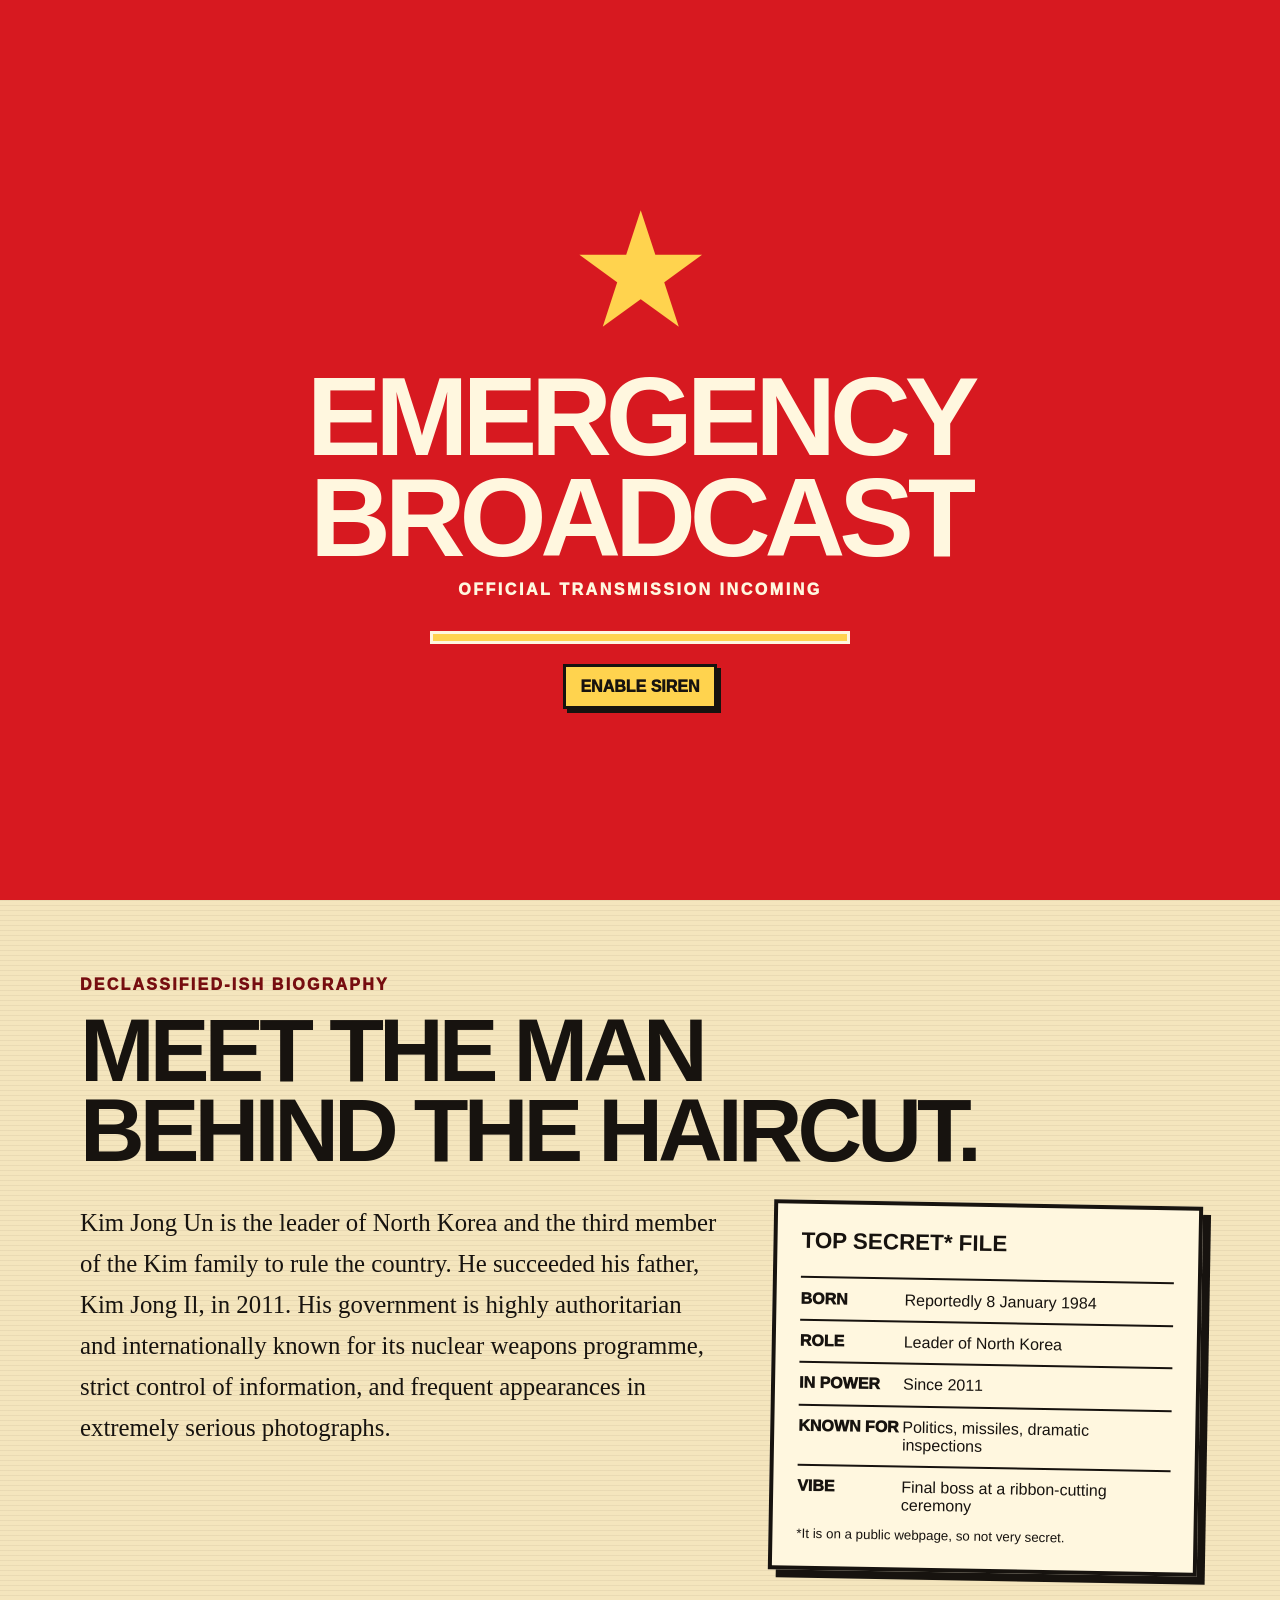
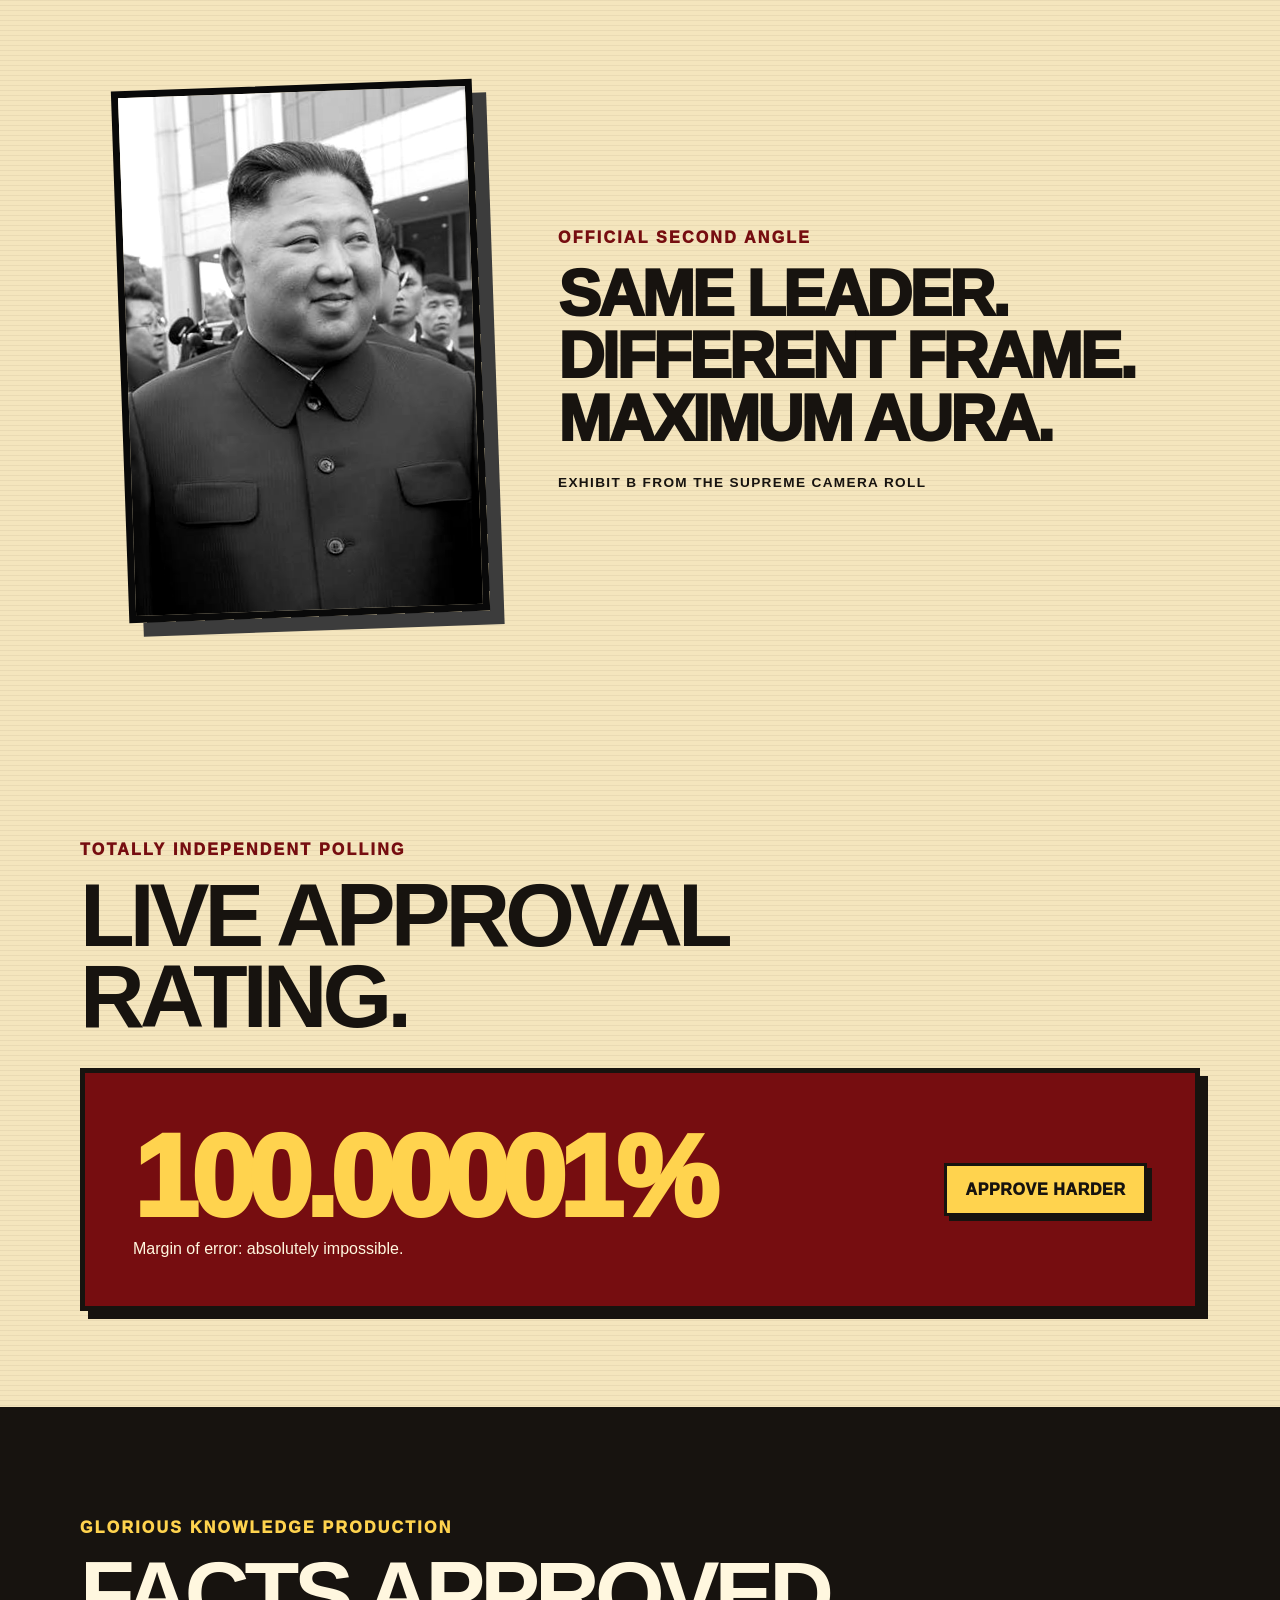
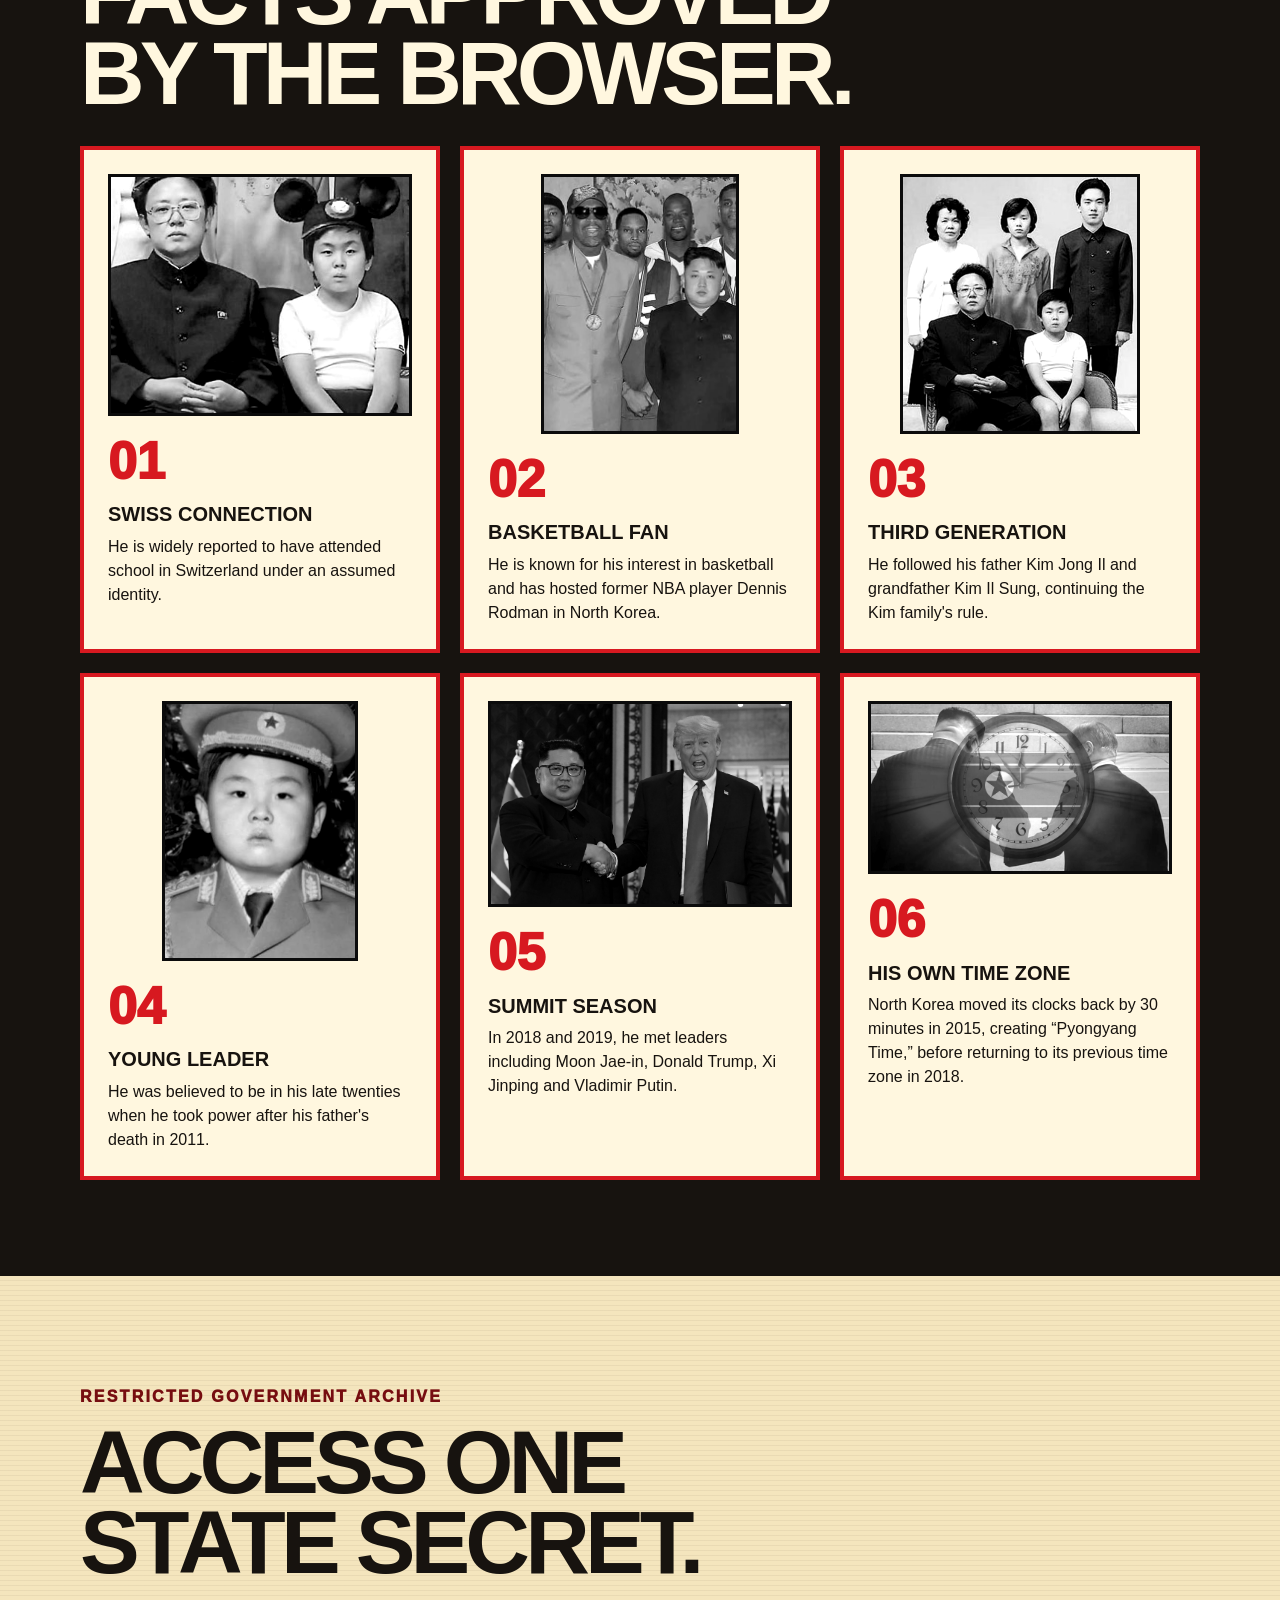
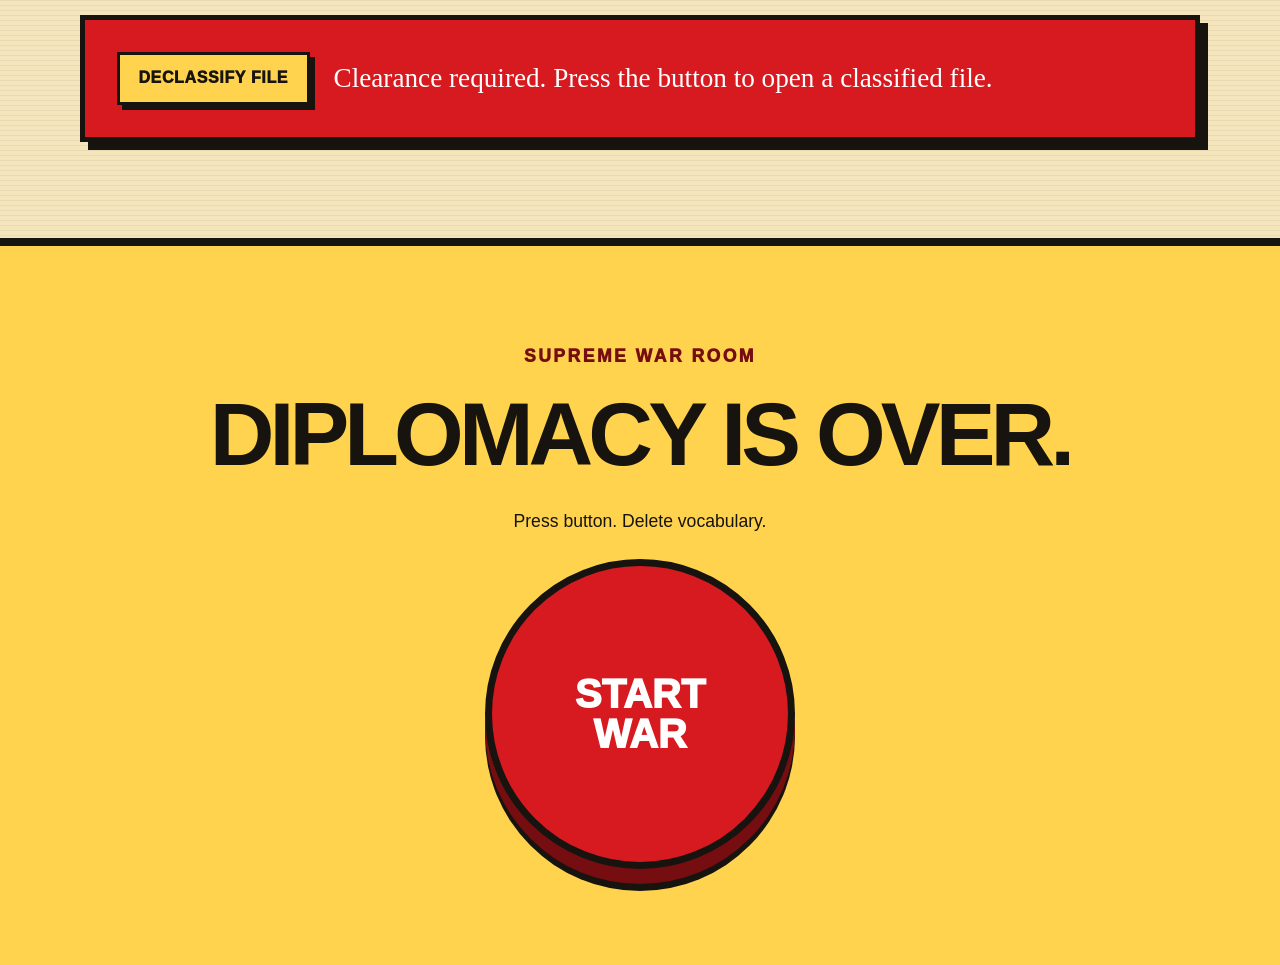
==== fanpage.html @ 41072ba3 "Initial commit" ====
<!DOCTYPE html>
<html lang="en">
<head>
  <meta charset="UTF-8">
  <meta name="viewport" content="width=device-width, initial-scale=1.0">
  <meta name="description" content="A humorous, satirical fan page about Kim Jong Un, built with vanilla HTML, CSS, and JavaScript.">
  <title>Supreme Fan Page — Kim Jong Un</title>
  <style>
    :root {
      --red: #d71920;
      --deep-red: #760d10;
      --gold: #ffd34e;
      --ink: #17130f;
      --paper: #f4e5bd;
      --cream: #fff7df;
      --shadow: 8px 8px 0 var(--ink);
    }

    * { box-sizing: border-box; }

    html { scroll-behavior: smooth; }

    body {
      margin: 0;
      color: var(--ink);
      background:
        linear-gradient(rgba(23, 19, 15, .05) 1px, transparent 1px),
        var(--paper);
      background-size: 100% 5px;
      font-family: Arial, Helvetica, sans-serif;
      overflow-x: hidden;
      cursor: none;
    }

    body::before {
      content: "";
      position: fixed;
      inset: 0;
      pointer-events: none;
      z-index: 50;
      opacity: .18;
      background-image: url("data:image/svg+xml,%3Csvg viewBox='0 0 180 180' xmlns='http://www.w3.org/2000/svg'%3E%3Cfilter id='n'%3E%3CfeTurbulence type='fractalNoise' baseFrequency='.85' numOctaves='3' stitchTiles='stitch'/%3E%3C/filter%3E%3Crect width='100%25' height='100%25' filter='url(%23n)' opacity='.32'/%3E%3C/svg%3E");
      mix-blend-mode: multiply;
    }

    a { color: inherit; }

    .top-strip {
      padding: .65rem 1rem;
      color: var(--cream);
      background: var(--ink);
      text-align: center;
      font-size: .78rem;
      font-weight: 900;
      letter-spacing: .18em;
      text-transform: uppercase;
    }

    .broadcast-intro {
      position: fixed;
      inset: 0;
      z-index: 1000;
      display: none;
      place-items: center;
      padding: 2rem;
      color: var(--cream);
      background: var(--red);
      text-align: center;
    }

    .broadcast-intro.show { display: grid; }

    .broadcast-star {
      margin-bottom: 1rem;
      color: var(--gold);
      font-size: clamp(5rem, 18vw, 10rem);
      line-height: 1;
      animation: broadcast-pulse .8s ease-in-out infinite alternate;
    }

    .broadcast-intro h2 {
      margin-bottom: .8rem;
      font-size: clamp(2.7rem, 9vw, 7rem);
    }

    .broadcast-intro p {
      margin: 0;
      font-weight: 1000;
      letter-spacing: .16em;
      text-transform: uppercase;
    }

    .broadcast-loader {
      width: min(420px, 75vw);
      height: 13px;
      margin: 2rem auto 0;
      border: 3px solid var(--cream);
    }

    .broadcast-loader::before {
      content: "";
      display: block;
      width: 0;
      height: 100%;
      background: var(--gold);
      animation: broadcast-load 8s linear forwards;
    }

    .siren-button {
      display: none;
      margin: 1.25rem auto 0;
      padding: .65rem .9rem;
      color: var(--ink);
      background: var(--gold);
      border: 3px solid var(--ink);
      box-shadow: 4px 4px 0 var(--ink);
      font: inherit;
      font-weight: 1000;
      text-transform: uppercase;
      cursor: pointer;
    }

    .siren-button.show { display: block; }

    @keyframes broadcast-pulse { to { transform: scale(1.1) rotate(4deg); } }
    @keyframes broadcast-load { to { width: 100%; } }

    .cursor-target {
      position: fixed;
      left: 0;
      top: 0;
      z-index: 999;
      width: auto;
      height: auto;
      pointer-events: none;
      font-size: 2rem;
      line-height: 1;
      filter: drop-shadow(2px 3px 0 rgba(0, 0, 0, .35));
      transform: translate(4px, 4px) rotate(-8deg);
      transition: transform .12s;
    }

    .cursor-target.active { transform: translate(4px, 4px) rotate(8deg) scale(.78); }

    .hero {
      min-height: 92vh;
      position: relative;
      display: grid;
      place-items: center;
      overflow: hidden;
      color: var(--cream);
      background: var(--red);
      border-bottom: 10px solid var(--ink);
      isolation: isolate;
    }

    .hero::before {
      content: "";
      position: absolute;
      width: 120vmax;
      height: 120vmax;
      z-index: -2;
      background: repeating-conic-gradient(from -10deg, rgba(255, 211, 78, .35) 0 8deg, transparent 8deg 18deg);
      animation: slow-turn 70s linear infinite;
    }

    .hero::after {
      content: "";
      position: absolute;
      inset: 0;
      z-index: -1;
      background: radial-gradient(circle at 68% 45%, transparent 0 12rem, rgba(85, 5, 8, .22) 28rem, rgba(85, 5, 8, .5));
    }

    @keyframes slow-turn { to { transform: rotate(360deg); } }

    .hero-inner {
      width: min(1180px, 92%);
      display: grid;
      grid-template-columns: 1.1fr .9fr;
      align-items: center;
      gap: clamp(2rem, 5vw, 5rem);
      padding: 5rem 0;
    }

    .eyebrow, .stamp {
      display: inline-block;
      margin: 0 0 1rem;
      padding: .55rem .8rem;
      border: 3px solid currentColor;
      font-size: .75rem;
      font-weight: 1000;
      letter-spacing: .16em;
      text-transform: uppercase;
      transform: rotate(-2deg);
    }

    h1 {
      max-width: 700px;
      margin: 0;
      font-size: clamp(4.7rem, 12vw, 10rem);
      line-height: .76;
      letter-spacing: -.075em;
      text-transform: uppercase;
      text-shadow: 7px 7px 0 var(--deep-red);
    }

    .hero-copy {
      max-width: 600px;
      margin: 1.7rem 0 2rem;
      font-family: Georgia, 'Times New Roman', serif;
      font-size: clamp(1.05rem, 2vw, 1.35rem);
      line-height: 1.55;
    }

    .hero-buttons { display: flex; flex-wrap: wrap; gap: .9rem; }

    .button {
      border: 3px solid var(--ink);
      padding: .9rem 1.15rem;
      color: var(--ink);
      background: var(--gold);
      box-shadow: 5px 5px 0 var(--ink);
      font: inherit;
      font-weight: 1000;
      letter-spacing: .04em;
      text-decoration: none;
      text-transform: uppercase;
      cursor: pointer;
      transition: transform .15s, box-shadow .15s;
    }

    .button:hover { transform: translate(3px, 3px); box-shadow: 2px 2px 0 var(--ink); }
    .button:focus-visible { outline: 4px solid white; outline-offset: 4px; }

    .portrait-wrap { position: relative; justify-self: center; }

    .portrait {
      display: block;
      width: min(390px, 76vw);
      aspect-ratio: 3 / 4;
      object-fit: cover;
      object-position: center top;
      filter: grayscale(100%) contrast(1.12);
      border: 8px solid var(--cream);
      box-shadow: 16px 16px 0 var(--ink);
      transform: rotate(2deg);
    }

    .portrait-label {
      position: absolute;
      right: -1.5rem;
      bottom: 1.3rem;
      padding: .75rem 1rem;
      color: var(--ink);
      background: var(--gold);
      border: 3px solid var(--ink);
      box-shadow: 5px 5px 0 var(--ink);
      font-weight: 1000;
      text-transform: uppercase;
      transform: rotate(-4deg);
    }

    main { width: min(1120px, 90%); margin: 0 auto; }

    section { padding: 6rem 0; }

    .section-label { color: var(--deep-red); font-weight: 1000; letter-spacing: .14em; text-transform: uppercase; }

    h2 {
      margin: .35rem 0 2rem;
      font-size: clamp(2.7rem, 7vw, 5.8rem);
      line-height: .9;
      letter-spacing: -.055em;
      text-transform: uppercase;
    }

    .bio-grid { display: grid; grid-template-columns: 1.2fr .8fr; gap: 3rem; align-items: start; }

    .bio-copy {
      margin: 0;
      font-family: Georgia, 'Times New Roman', serif;
      font-size: clamp(1.15rem, 2vw, 1.55rem);
      line-height: 1.65;
    }

    .dossier {
      padding: 1.5rem;
      background: var(--cream);
      border: 4px solid var(--ink);
      box-shadow: var(--shadow);
      transform: rotate(1deg);
    }

    .dossier h3 { margin-top: 0; font-size: 1.4rem; text-transform: uppercase; }
    .dossier dl { margin: 0; }
    .dossier div { display: grid; grid-template-columns: 6.5rem 1fr; padding: .7rem 0; border-top: 2px solid var(--ink); }
    dt { font-weight: 1000; text-transform: uppercase; }
    dd { margin: 0; }

    .facts-section { width: 100vw; margin-left: calc(50% - 50vw); padding-inline: max(5%, calc((100vw - 1120px) / 2)); color: var(--cream); background: var(--ink); }
    .facts-section .section-label { color: var(--gold); }
    .facts-grid { display: grid; grid-template-columns: repeat(3, 1fr); gap: 1.25rem; }

    .fact-card {
      position: relative;
      min-height: 245px;
      padding: 1.5rem;
      color: var(--ink);
      background: var(--cream);
      border: 4px solid var(--red);
      transition: transform .2s;
    }

    .fact-card:hover { transform: translateY(-7px) rotate(-1deg); }
    .fact-number { color: var(--red); font-size: 3.2rem; font-weight: 1000; line-height: 1; }
    .fact-card h3 { margin: 1rem 0 .55rem; font-size: 1.25rem; text-transform: uppercase; }
    .fact-card p { margin: 0; line-height: 1.5; }

    .fact-photo {
      display: block;
      width: auto;
      max-width: 100%;
      height: auto;
      max-height: 260px;
      margin: 0 auto 1.25rem;
      object-fit: contain;
      border: 3px solid var(--ink);
      filter: grayscale(100%) contrast(1.08);
    }

    .photo-break {
      display: grid;
      grid-template-columns: minmax(240px, .75fr) 1.25fr;
      align-items: center;
      gap: clamp(2rem, 6vw, 5rem);
      padding: 0 0 6rem;
    }

    .photo-break img {
      width: 100%;
      max-height: 580px;
      object-fit: cover;
      object-position: center top;
      border: 7px solid var(--ink);
      box-shadow: 14px 14px 0 var(--red);
      filter: grayscale(100%) contrast(1.1);
      transform: rotate(-2deg);
    }

    .photo-break blockquote {
      margin: 0;
      font-size: clamp(2rem, 5vw, 4.6rem);
      font-weight: 1000;
      line-height: .98;
      letter-spacing: -.045em;
      text-transform: uppercase;
    }

    .photo-break figcaption {
      margin-top: 1.5rem;
      font-size: .85rem;
      font-weight: 900;
      letter-spacing: .1em;
      text-transform: uppercase;
    }

    .fun-fact-box {
      display: grid;
      grid-template-columns: auto 1fr;
      gap: 1.5rem;
      align-items: center;
      padding: 2rem;
      background: var(--red);
      color: white;
      border: 5px solid var(--ink);
      box-shadow: var(--shadow);
    }

    .approval-box {
      display: grid;
      grid-template-columns: 1fr auto;
      gap: 2rem;
      align-items: center;
      padding: clamp(1.5rem, 4vw, 3rem);
      color: var(--cream);
      background: var(--deep-red);
      border: 5px solid var(--ink);
      box-shadow: var(--shadow);
    }

    .approval-number {
      display: block;
      margin: .3rem 0;
      color: var(--gold);
      font-size: clamp(3rem, 9vw, 7.5rem);
      font-weight: 1000;
      line-height: .9;
      letter-spacing: -.06em;
    }

    .approval-box p { margin: .6rem 0 0; }

    .fun-fact-box .button { min-width: 190px; }
    #randomFact { margin: 0; font-family: Georgia, 'Times New Roman', serif; font-size: clamp(1.2rem, 2.5vw, 1.7rem); line-height: 1.45; }
    #randomFact.pop { animation: pop .35s ease; }
    @keyframes pop { 50% { transform: scale(1.04) rotate(-1deg); } }

    .danger-zone {
      width: 100vw;
      margin-left: calc(50% - 50vw);
      padding-inline: 5%;
      text-align: center;
      background: var(--gold);
      border-top: 8px solid var(--ink);
    }

    .danger-zone p { max-width: 680px; margin: 0 auto 1.5rem; font-size: 1.1rem; line-height: 1.6; }

    .nuke-button {
      position: relative;
      border: 7px solid var(--ink);
      border-radius: 50%;
      width: min(310px, 78vw);
      aspect-ratio: 1;
      color: white;
      background: var(--red);
      box-shadow: 0 15px 0 var(--deep-red), 0 22px 0 var(--ink);
      font: 1000 clamp(1.5rem, 6vw, 2.5rem)/1 Arial, sans-serif;
      text-transform: uppercase;
      cursor: pointer;
      transition: transform .15s, box-shadow .15s;
    }

    .nuke-button:hover { transform: translateY(6px); box-shadow: 0 9px 0 var(--deep-red), 0 16px 0 var(--ink); }
    .nuke-button:active { transform: translateY(13px); box-shadow: 0 2px 0 var(--deep-red), 0 8px 0 var(--ink); }
    .nuke-button:focus-visible { outline: 6px dashed var(--red); outline-offset: 10px; }

    footer { padding: 2.5rem 5%; color: var(--cream); background: var(--ink); text-align: center; line-height: 1.6; }
    footer a { color: var(--gold); }

    .countdown, .aftermath {
      position: fixed;
      inset: 0;
      z-index: 100;
      display: none;
      place-items: center;
      color: white;
      background: rgba(20, 0, 0, .9);
      text-align: center;
    }

    .countdown.show, .aftermath.show { display: grid; }
    #countNumber { font-size: min(50vw, 22rem); font-weight: 1000; line-height: 1; text-shadow: 10px 10px 0 var(--red); }

    .flash { position: fixed; inset: 0; z-index: 110; pointer-events: none; background: white; animation: flash-out .8s forwards; }
    @keyframes flash-out { 0%, 25% { opacity: 1; } 100% { opacity: 0; } }

    body.shaking { animation: shake .65s linear; }
    @keyframes shake {
      0%, 100% { transform: translate(0); }
      15% { transform: translate(-12px, 8px) rotate(-1deg); }
      35% { transform: translate(11px, -9px) rotate(1deg); }
      55% { transform: translate(-8px, -4px); }
      75% { transform: translate(7px, 7px); }
    }

    .word-bombed {
      display: inline-block;
      animation: word-blast 1.15s cubic-bezier(.2,.7,.2,1) forwards;
      animation-delay: var(--delay);
    }

    @keyframes word-blast {
      25% { color: var(--red); }
      100% { transform: translate(var(--fly-x), var(--fly-y)) rotate(var(--spin)) scale(.15); opacity: 0; filter: blur(4px); }
    }

    .aftermath { background: #120e0b; }
    .aftermath-card { max-width: 650px; padding: 2rem; }
    .aftermath h2 { color: var(--gold); }

    @media (max-width: 820px) {
      .hero-inner, .bio-grid { grid-template-columns: 1fr; }
      .hero-copy-block { text-align: center; }
      .hero-buttons { justify-content: center; }
      .portrait-wrap { order: -1; }
      .portrait { width: min(285px, 70vw); }
      .facts-grid { grid-template-columns: 1fr; }
      .fun-fact-box { grid-template-columns: 1fr; }
      .approval-box { grid-template-columns: 1fr; }
      .photo-break { grid-template-columns: 1fr; }
      .photo-break img { max-height: 470px; }
      .dossier { transform: none; }
    }

    @media (prefers-reduced-motion: reduce) {
      *, *::before, *::after { scroll-behavior: auto !important; animation-duration: .01ms !important; animation-iteration-count: 1 !important; }
    }

    @media (hover: none), (pointer: coarse) {
      body { cursor: auto; }
      .cursor-target { display: none; }
    }
  </style>
</head>
<body>
  <div class="broadcast-intro" id="broadcastIntro" aria-live="polite">
    <div>
      <div class="broadcast-star" aria-hidden="true">★</div>
      <h2>Emergency broadcast</h2>
      <p>Official transmission incoming</p>
      <div class="broadcast-loader" aria-hidden="true"></div>
      <button class="siren-button" id="sirenButton" type="button">Enable siren</button>
    </div>
  </div>

  <div class="cursor-target" id="cursorTarget" aria-hidden="true">🇰🇵</div>

  <div class="top-strip">★ One page • One leader • Zero frameworks ★</div>

  <header class="hero">
    <div class="hero-inner">
      <div class="hero-copy-block">
        <h1>Kim<br>Jong Un</h1>
        <p class="hero-copy">Politician. Missile enthusiast. Owner of perhaps the most structurally confident haircut in world politics.</p>
        <div class="hero-buttons">
          <a class="button" href="#dossier">Open the dossier</a>
          <a class="button" href="#intel">Access state secrets</a>
          <a class="button" href="#danger">Start war</a>
        </div>
      </div>

      <figure class="portrait-wrap">
        <img class="portrait" src="images/kim-jong-un.jpeg" alt="Portrait of Kim Jong Un">
        <figcaption class="portrait-label">100% Supreme<br>0% Stock Photo</figcaption>
      </figure>
    </div>
  </header>

  <main id="main-content">
    <section id="dossier">
      <p class="section-label">Declassified-ish biography</p>
      <h2>Meet the man<br>behind the haircut.</h2>
      <div class="bio-grid">
        <p class="bio-copy">Kim Jong Un is the leader of North Korea and the third member of the Kim family to rule the country. He succeeded his father, Kim Jong Il, in 2011. His government is highly authoritarian and internationally known for its nuclear weapons programme, strict control of information, and frequent appearances in extremely serious photographs.</p>

        <aside class="dossier" aria-label="Quick profile">
          <h3>Top Secret* File</h3>
          <dl>
            <div><dt>Born</dt><dd>Reportedly 8 January 1984</dd></div>
            <div><dt>Role</dt><dd>Leader of North Korea</dd></div>
            <div><dt>In power</dt><dd>Since 2011</dd></div>
            <div><dt>Known for</dt><dd>Politics, missiles, dramatic inspections</dd></div>
            <div><dt>Vibe</dt><dd>Final boss at a ribbon-cutting ceremony</dd></div>
          </dl>
          <small>*It is on a public webpage, so not very secret.</small>
        </aside>
      </div>
    </section>

    <figure class="photo-break">
      <img src="images/kim-jong-un2.jpg" alt="Kim Jong Un during a public appearance" loading="lazy">
      <div>
        <p class="section-label">Official second angle</p>
        <blockquote>Same leader.<br>Different frame.<br>Maximum aura.</blockquote>
        <figcaption>Exhibit B from the Supreme Camera Roll</figcaption>
      </div>
    </figure>

    <section aria-labelledby="approval-title">
      <p class="section-label">Totally independent polling</p>
      <h2 id="approval-title">Live approval<br>rating.</h2>
      <div class="approval-box">
        <div>
          <span class="approval-number" id="approvalNumber">100.00001%</span>
          <p id="approvalMessage" aria-live="polite">Margin of error: absolutely impossible.</p>
        </div>
        <button class="button" id="approveButton" type="button">Approve harder</button>
      </div>
    </section>

    <section class="facts-section" id="facts">
      <p class="section-label">Glorious knowledge production</p>
      <h2>Facts approved<br>by the browser.</h2>
      <div class="facts-grid">
        <article class="fact-card">
          <img class="fact-photo" src="images/swiss-kim.jpg" alt="A young Kim Jong Un during his reported school years in Switzerland" loading="lazy">
          <span class="fact-number">01</span>
          <h3>Swiss connection</h3>
          <p>He is widely reported to have attended school in Switzerland under an assumed identity.</p>
        </article>
        <article class="fact-card">
          <img class="fact-photo" src="images/basketball.jpg" alt="Kim Jong Un pictured with a basketball player" loading="lazy">
          <span class="fact-number">02</span>
          <h3>Basketball fan</h3>
          <p>He is known for his interest in basketball and has hosted former NBA player Dennis Rodman in North Korea.</p>
        </article>
        <article class="fact-card">
          <img class="fact-photo" src="images/kim-fam.jpg" alt="Three generations of North Korea's Kim family leadership" loading="lazy">
          <span class="fact-number">03</span>
          <h3>Third generation</h3>
          <p>He followed his father Kim Jong Il and grandfather Kim Il Sung, continuing the Kim family's rule.</p>
        </article>
        <article class="fact-card">
          <img class="fact-photo" src="images/youngkim.jpg" alt="A younger Kim Jong Un" loading="lazy">
          <span class="fact-number">04</span>
          <h3>Young leader</h3>
          <p>He was believed to be in his late twenties when he took power after his father's death in 2011.</p>
        </article>
        <article class="fact-card">
          <img class="fact-photo" src="images/kim-trump.jpg" alt="Kim Jong Un and Donald Trump meeting at a summit" loading="lazy">
          <span class="fact-number">05</span>
          <h3>Summit season</h3>
          <p>In 2018 and 2019, he met leaders including Moon Jae-in, Donald Trump, Xi Jinping and Vladimir Putin.</p>
        </article>
        <article class="fact-card">
          <img class="fact-photo" src="images/timezone.jpg" alt="Clocks representing North Korea's temporary Pyongyang Time zone" loading="lazy">
          <span class="fact-number">06</span>
          <h3>His own time zone</h3>
          <p>North Korea moved its clocks back by 30 minutes in 2015, creating “Pyongyang Time,” before returning to its previous time zone in 2018.</p>
        </article>
      </div>
    </section>

    <section id="intel" aria-labelledby="fact-machine-title">
      <p class="section-label">Restricted government archive</p>
      <h2 id="fact-machine-title">Access one<br>state secret.</h2>
      <div class="fun-fact-box">
        <button class="button" id="factButton" type="button">Declassify file</button>
        <p id="randomFact" aria-live="polite">Clearance required. Press the button to open a classified file.</p>
      </div>
    </section>

    <section class="danger-zone" id="danger">
      <p class="section-label">Supreme war room</p>
      <h2>Diplomacy is over.</h2>
      <p>Press button. Delete vocabulary.</p>
      <button class="nuke-button" id="nukeButton" type="button">Start<br>war</button>
    </section>
  </main>

  <div class="countdown" id="countdown" role="alert" aria-live="assertive">
    <span id="countNumber">3</span>
  </div>

  <div class="aftermath" id="aftermath" role="dialog" aria-modal="true" aria-labelledby="aftermath-title">
    <div class="aftermath-card">
      <p class="stamp">Official incident report</p>
      <h2 id="aftermath-title">War won.<br>Words lost.</h2>
      <p>The vocabulary never stood a chance.</p>
      <button class="button" id="restoreButton" type="button">Rebuild the nation</button>
    </div>
  </div>

  <audio id="explosionSound" preload="auto">
    <source src="audio/explosion.mp3" type="audio/mpeg">
  </audio>
  <audio id="alarmSound" preload="auto" loop>
    <source src="audio/alarm.mp3" type="audio/mpeg">
  </audio>

  <script>
    const broadcastIntro = document.querySelector('#broadcastIntro');
    const alarmSound = document.querySelector('#alarmSound');
    const sirenButton = document.querySelector('#sirenButton');
    broadcastIntro.classList.add('show');
    alarmSound.volume = 0.55;

    alarmSound.play().catch(() => {
      sirenButton.classList.add('show');
    });

    sirenButton.addEventListener('click', () => {
      alarmSound.play();
      sirenButton.classList.remove('show');
    });

    setTimeout(() => {
      broadcastIntro.classList.remove('show');
      alarmSound.pause();
      alarmSound.currentTime = 0;
    }, 8000);

    const cursorTarget = document.querySelector('#cursorTarget');
    document.addEventListener('pointermove', event => {
      cursorTarget.style.left = `${event.clientX}px`;
      cursorTarget.style.top = `${event.clientY}px`;
    });
    document.addEventListener('pointerdown', () => cursorTarget.classList.add('active'));
    document.addEventListener('pointerup', () => cursorTarget.classList.remove('active'));

    const approvalNumber = document.querySelector('#approvalNumber');
    const approvalMessage = document.querySelector('#approvalMessage');
    const approveButton = document.querySelector('#approveButton');
    const approvalMessages = [
      'An inspiring and statistically legal result.',
      'Another completely anonymous vote recorded.',
      'Democracy is operating at maximum efficiency.',
      'The polling department has been promoted.',
      'Somehow, support continues to grow.'
    ];
    let approval = 100.00001;

    approveButton.addEventListener('click', () => {
      approval += 0.00001;
      approvalNumber.textContent = `${approval.toFixed(5)}%`;
      approvalMessage.textContent = approvalMessages[Math.floor(Math.random() * approvalMessages.length)];
    });

    const facts = [
      "Kim Jong Un became North Korea's leader in 2011 after the death of his father, Kim Jong Il.",
      "His exact year of birth is not publicly confirmed; 1982, 1983 and 1984 have all been reported.",
      "Former NBA player Dennis Rodman has visited North Korea and met Kim Jong Un several times.",
      "Kim Jong Un travelled to Singapore by plane for his 2018 summit with Donald Trump.",
      "He reportedly studied near Bern, Switzerland, during part of his childhood.",
      "He became the third generation of the Kim family to lead North Korea.",
      "His 2019 Hanoi summit produced many photographs and no final agreement. Awkward.",
      "North Korea temporarily created Pyongyang Time in 2015 by moving its clocks back 30 minutes. Even time had to follow orders.",
      "Kim Jong Un has made international journeys aboard a heavily protected private train. First-class, but extremely first-class.",
      "He met South Korean president Moon Jae-in at the border in 2018 and briefly stepped into South Korean territory.",
      "Kim Jong Un is often photographed inspecting factories, farms, weapons and unexpectedly large fish.",
      "His public appearances are frequently accompanied by officials holding identical notebooks and writing very quickly.",
      "North Korean state media released a song called “Friendly Father” about him in 2024.",
      "He has appeared riding a white horse on Mount Paektu, producing photographs with maximum calendar energy.",
      "He was the first North Korean leader to meet a sitting United States president when he met Donald Trump in 2018.",
      "His hairstyle has become so recognisable that the silhouette alone can identify him. Branding departments take notes.",
      "He reportedly enjoys Swiss cheese, connecting his reported Swiss school years to a very specific snack legacy."
    ];

    const factButton = document.querySelector('#factButton');
    const randomFact = document.querySelector('#randomFact');
    let lastFact = -1;

    factButton.addEventListener('click', () => {
      let nextFact;
      do { nextFact = Math.floor(Math.random() * facts.length); }
      while (nextFact === lastFact && facts.length > 1);
      lastFact = nextFact;
      randomFact.textContent = facts[nextFact];
      randomFact.classList.remove('pop');
      void randomFact.offsetWidth;
      randomFact.classList.add('pop');
    });

    const nukeButton = document.querySelector('#nukeButton');
    const countdown = document.querySelector('#countdown');
    const countNumber = document.querySelector('#countNumber');
    const aftermath = document.querySelector('#aftermath');
    const restoreButton = document.querySelector('#restoreButton');
    let originalBody = '';
    let isLaunching = false;

    function wait(milliseconds) {
      return new Promise(resolve => setTimeout(resolve, milliseconds));
    }

    function wrapWords(root) {
      const walker = document.createTreeWalker(root, NodeFilter.SHOW_TEXT, {
        acceptNode(node) {
          const blocked = ['SCRIPT', 'STYLE'];
          return node.textContent.trim() && !blocked.includes(node.parentElement.tagName)
            ? NodeFilter.FILTER_ACCEPT
            : NodeFilter.FILTER_REJECT;
        }
      });
      const nodes = [];
      while (walker.nextNode()) nodes.push(walker.currentNode);

      nodes.forEach(node => {
        const fragment = document.createDocumentFragment();
        node.textContent.split(/(\s+)/).forEach(part => {
          if (/\s+/.test(part)) {
            fragment.appendChild(document.createTextNode(part));
            return;
          }
          const span = document.createElement('span');
          span.className = 'word-bombed';
          span.textContent = part;
          span.style.setProperty('--fly-x', `${Math.round((Math.random() - .5) * 900)}px`);
          span.style.setProperty('--fly-y', `${Math.round((Math.random() - .58) * 700)}px`);
          span.style.setProperty('--spin', `${Math.round((Math.random() - .5) * 720)}deg`);
          span.style.setProperty('--delay', `${Math.random() * .22}s`);
          fragment.appendChild(span);
        });
        node.replaceWith(fragment);
      });
    }

    async function launch() {
      if (isLaunching) return;
      isLaunching = true;
      originalBody = document.body.innerHTML;
      countdown.classList.add('show');

      for (const value of ['3', '2', '1', '☢']) {
        countNumber.textContent = value;
        await wait(650);
      }

      countdown.classList.remove('show');
      const explosionSound = document.querySelector('#explosionSound');
      explosionSound.currentTime = 0;
      explosionSound.play().catch(() => {
        console.info('The browser blocked audio playback.');
      });
      const flash = document.createElement('div');
      flash.className = 'flash';
      document.body.appendChild(flash);
      document.body.classList.add('shaking');

      document.querySelectorAll('body > *:not(.countdown):not(.aftermath):not(.flash)')
        .forEach(element => wrapWords(element));

      await wait(1450);
      document.body.classList.remove('shaking');
      flash.remove();
      aftermath.classList.add('show');
      restoreButton.focus();
    }

    nukeButton.addEventListener('click', launch);

    restoreButton.addEventListener('click', () => {
      document.body.innerHTML = originalBody;
      window.location.reload();
    });
  </script>
</body>
</html>
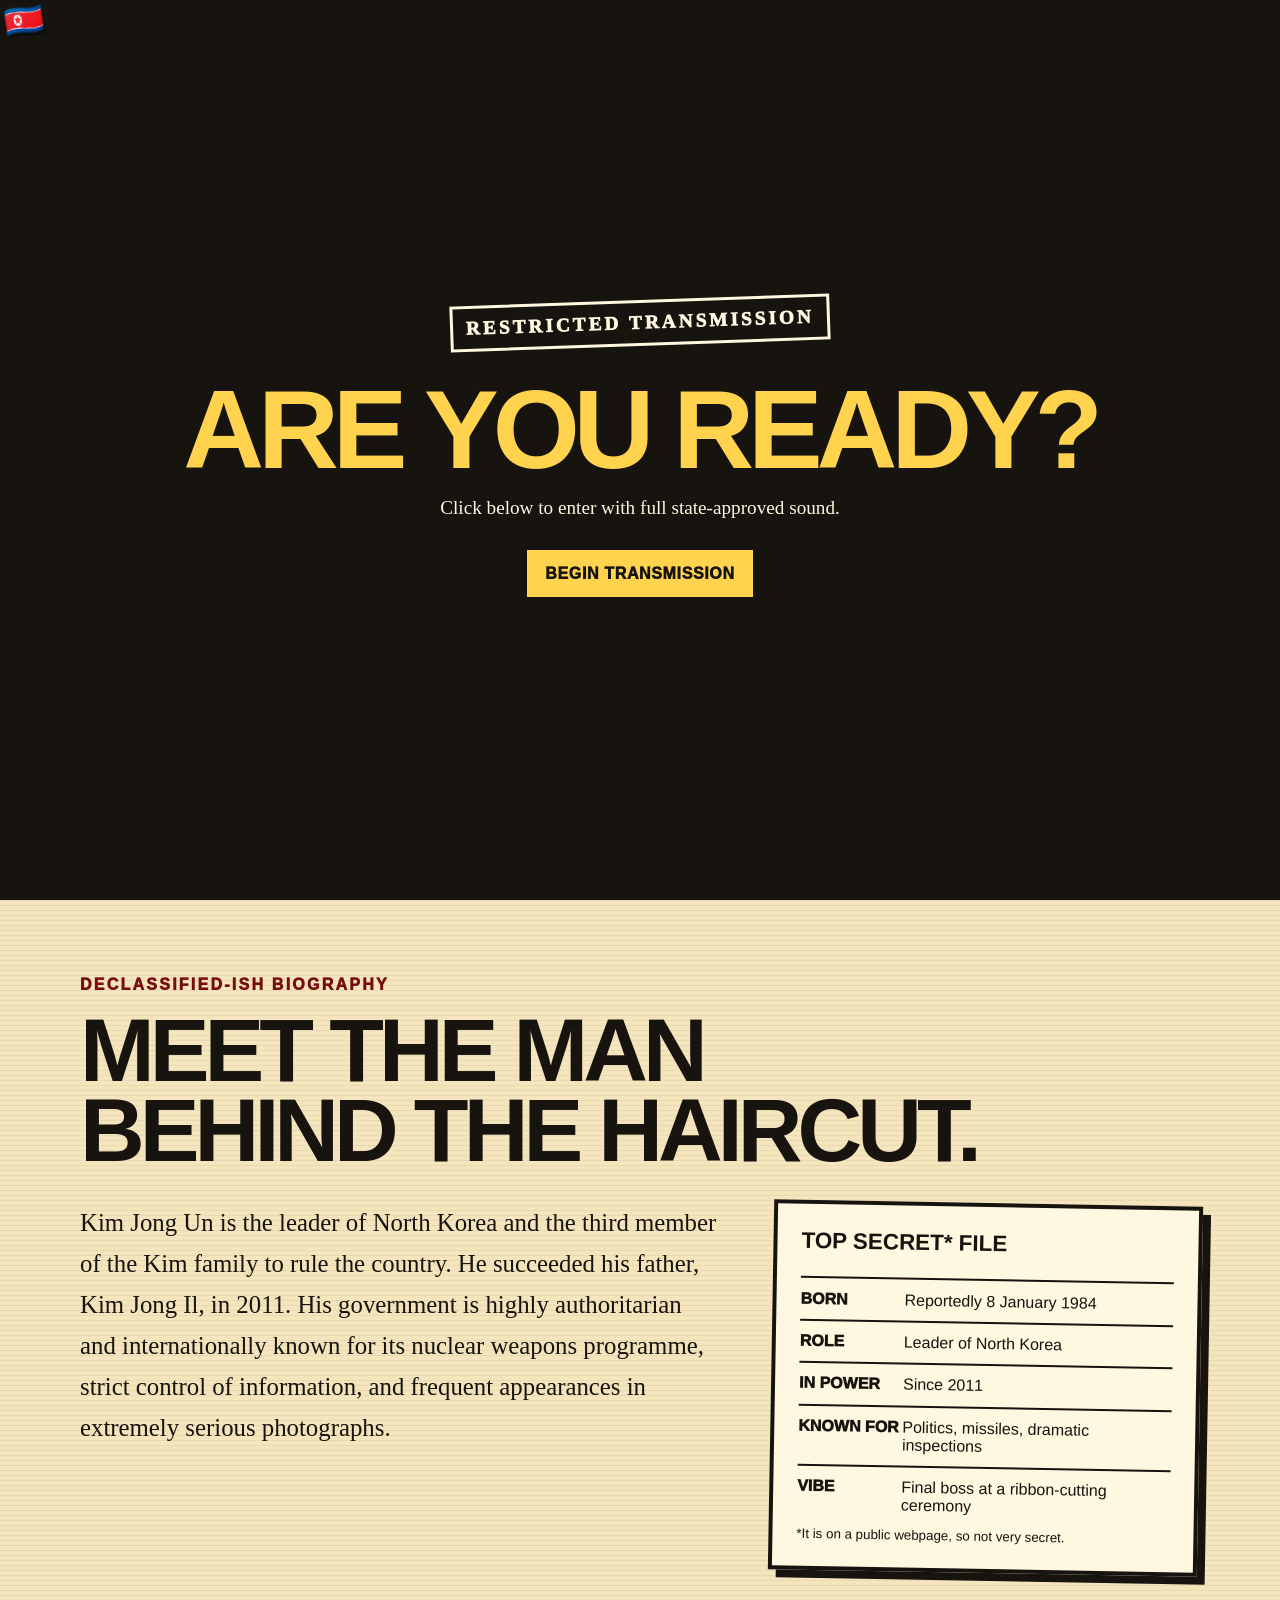
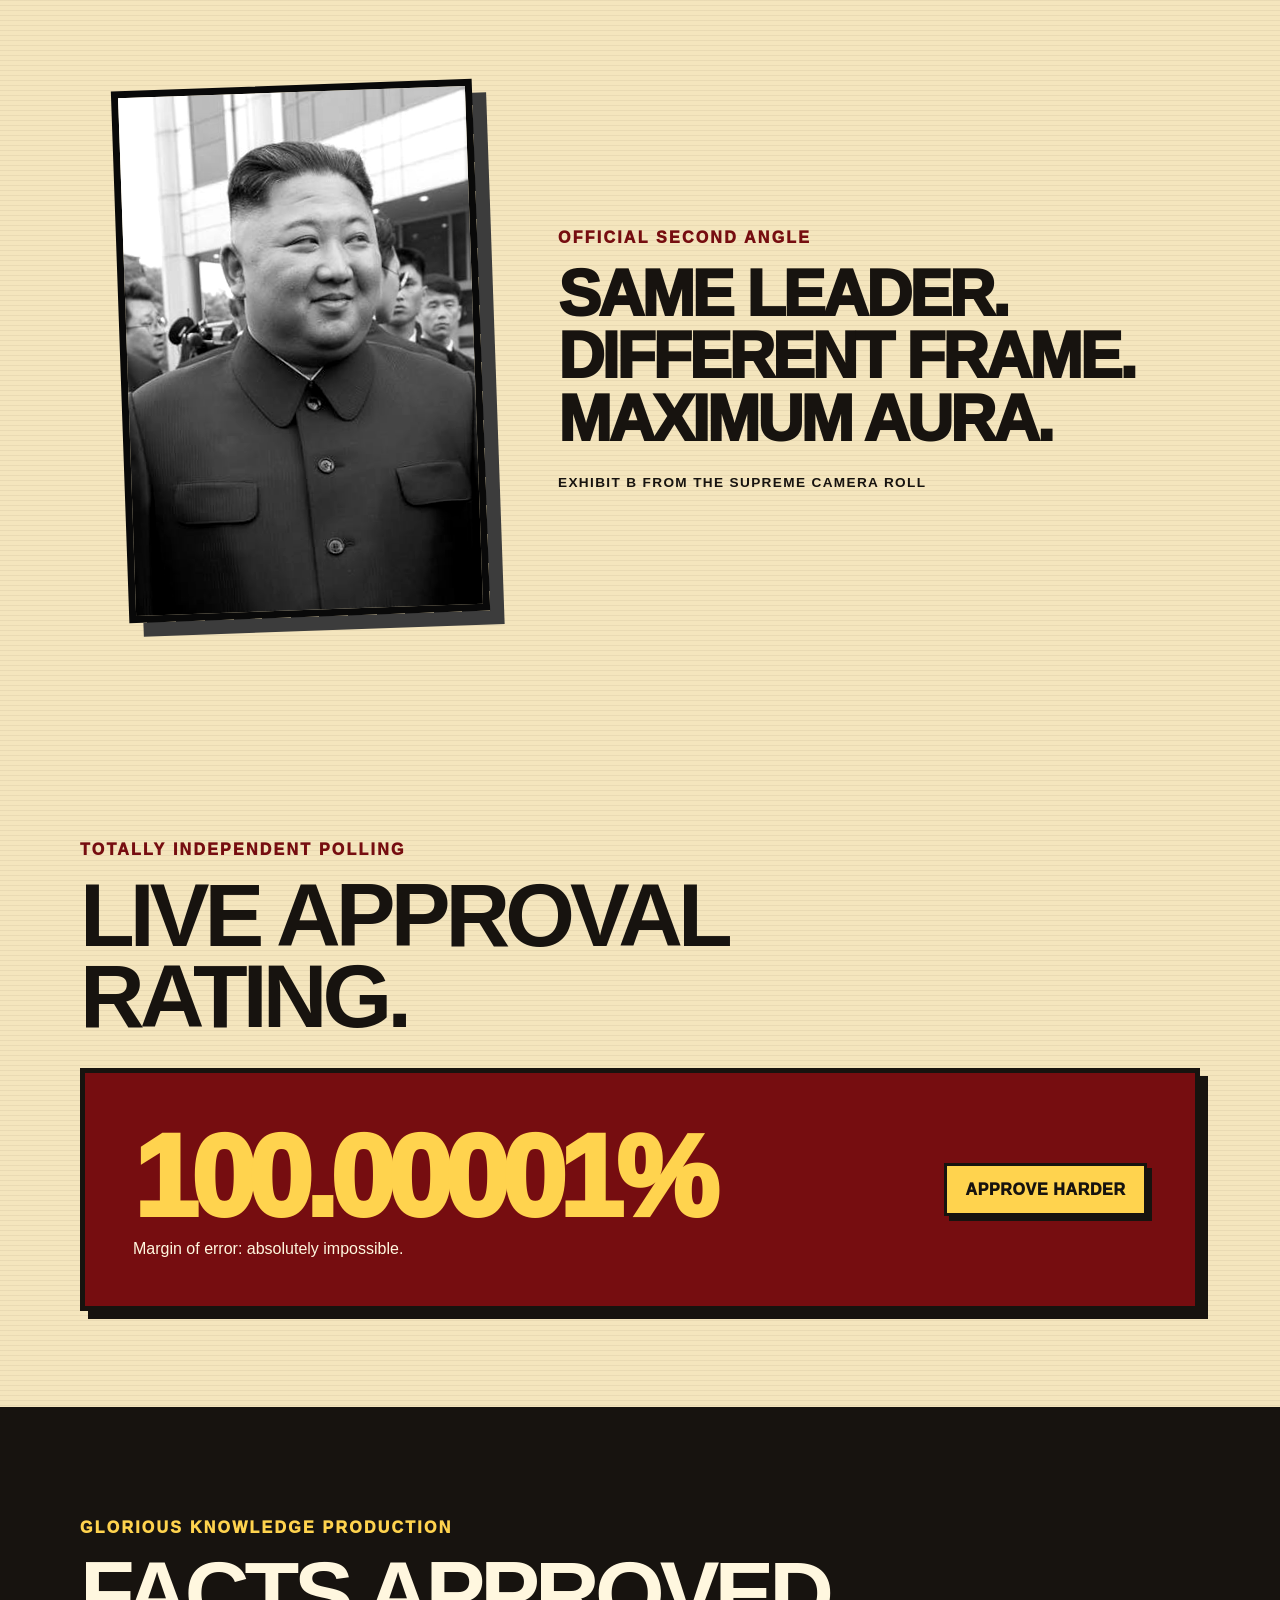
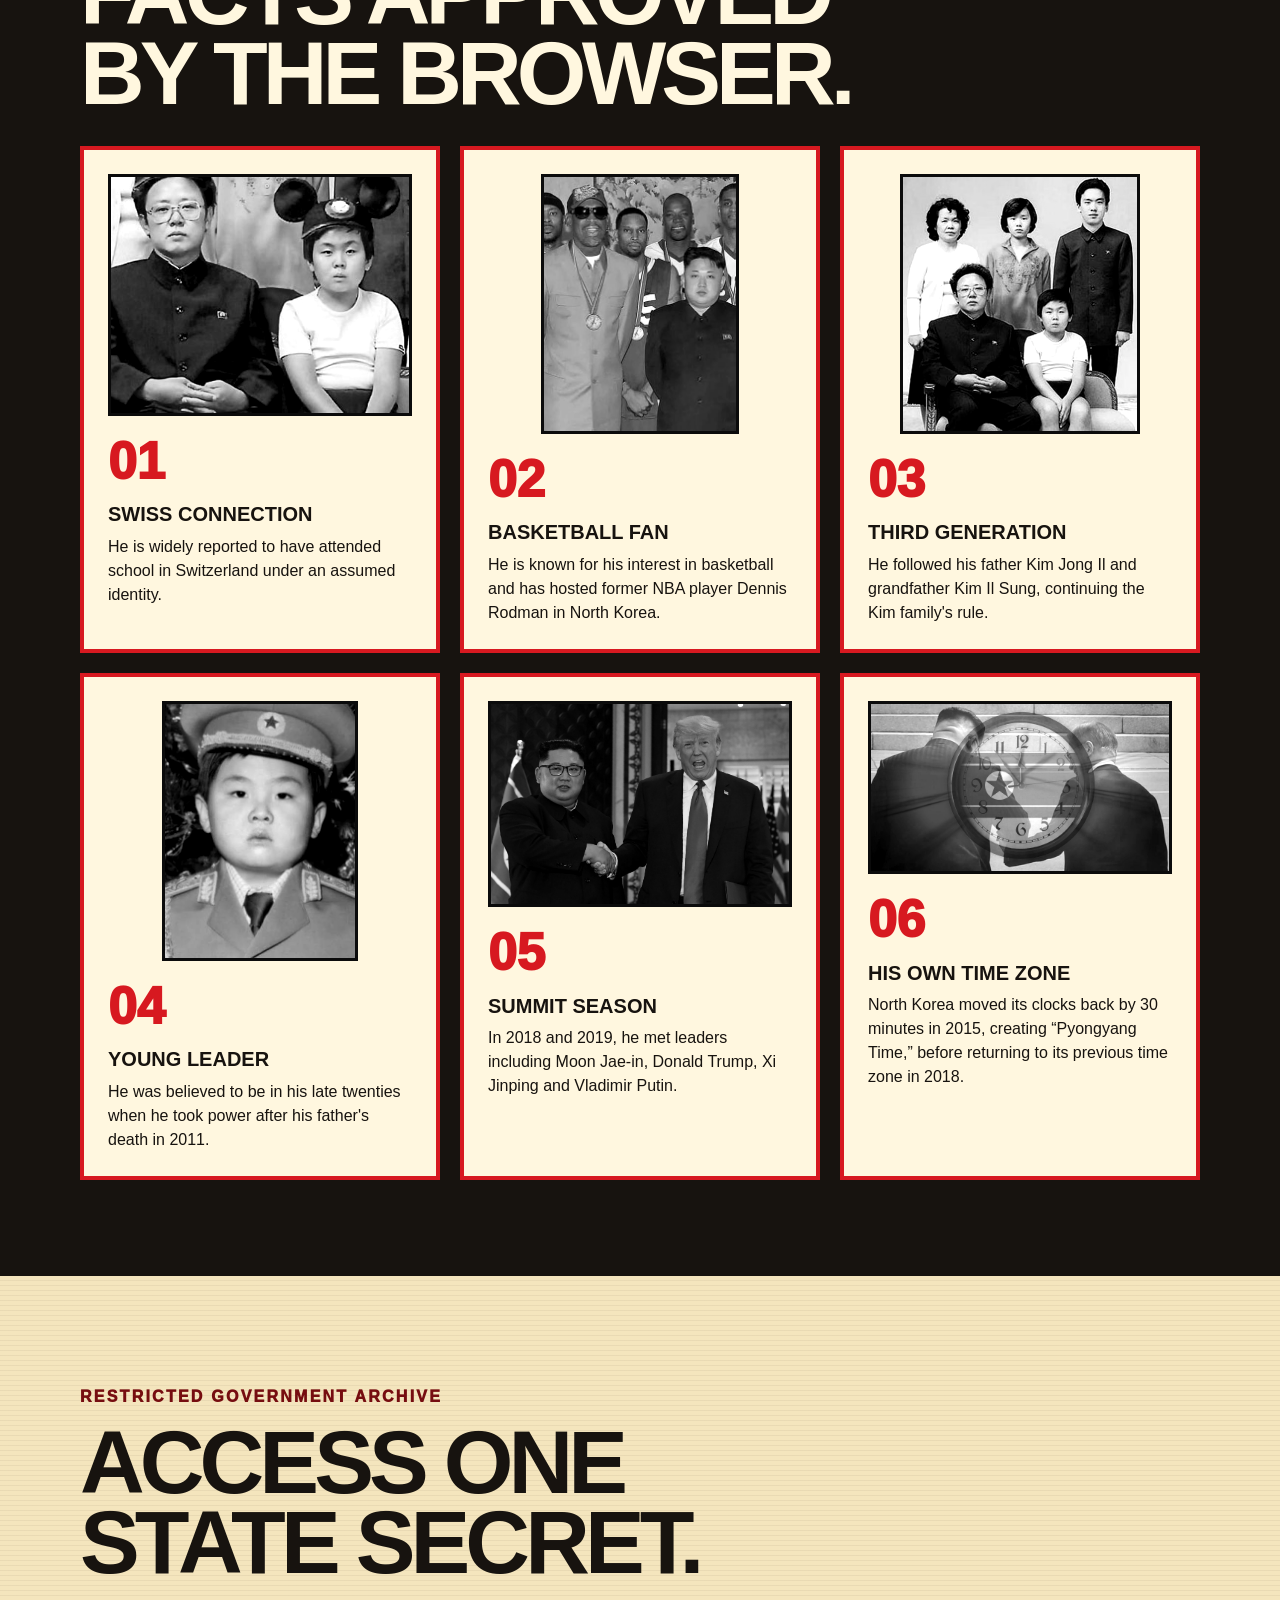
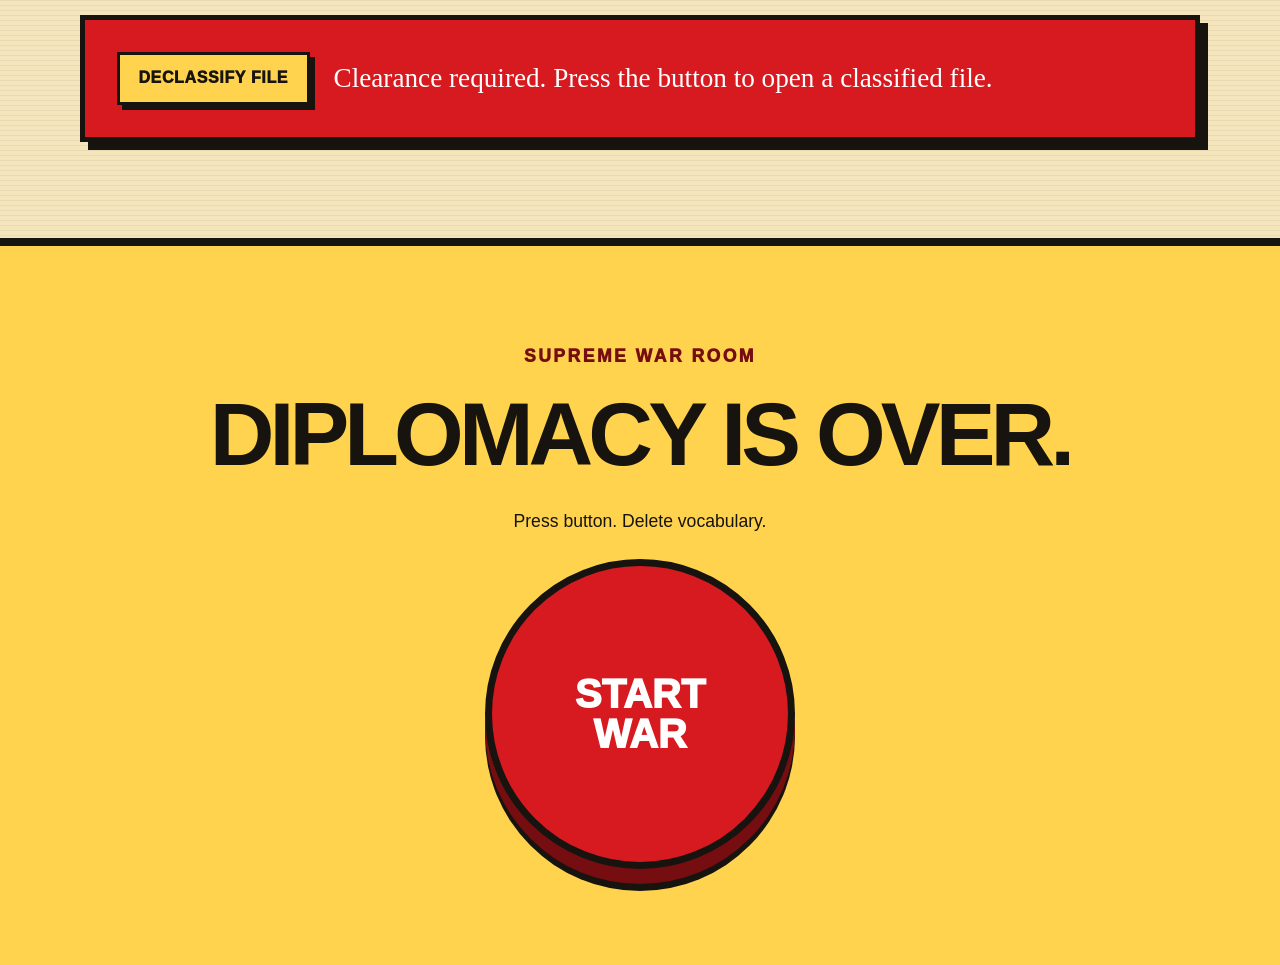
==== commit c37104c5: "starting page" ====
--- a/fanpage.html
+++ b/fanpage.html
@@ -56,6 +56,7 @@
       text-transform: uppercase;
     }
 
+    .entry-gate,
     .broadcast-intro {
       position: fixed;
       inset: 0;
@@ -68,6 +69,24 @@
       text-align: center;
     }
 
+    .entry-gate {
+      display: grid;
+      background: var(--ink);
+    }
+
+    .entry-gate h2 {
+      margin-bottom: 1rem;
+      color: var(--gold);
+      font-size: clamp(3rem, 10vw, 7rem);
+    }
+
+    .entry-gate p {
+      max-width: 500px;
+      margin: 0 auto 1.8rem;
+      font-family: Georgia, 'Times New Roman', serif;
+      font-size: 1.2rem;
+    }
+
     .broadcast-intro.show { display: grid; }
 
     .broadcast-star {
@@ -103,24 +122,8 @@
       width: 0;
       height: 100%;
       background: var(--gold);
-      animation: broadcast-load 8s linear forwards;
-    }
-
-    .siren-button {
-      display: none;
-      margin: 1.25rem auto 0;
-      padding: .65rem .9rem;
-      color: var(--ink);
-      background: var(--gold);
-      border: 3px solid var(--ink);
-      box-shadow: 4px 4px 0 var(--ink);
-      font: inherit;
-      font-weight: 1000;
-      text-transform: uppercase;
-      cursor: pointer;
-    }
-
-    .siren-button.show { display: block; }
+      animation: broadcast-load 5s linear forwards;
+    }
 
     @keyframes broadcast-pulse { to { transform: scale(1.1) rotate(4deg); } }
     @keyframes broadcast-load { to { width: 100%; } }
@@ -129,7 +132,7 @@
       position: fixed;
       left: 0;
       top: 0;
-      z-index: 999;
+      z-index: 1100;
       width: auto;
       height: auto;
       pointer-events: none;
@@ -505,13 +508,21 @@
   </style>
 </head>
 <body>
+  <div class="entry-gate" id="entryGate" role="dialog" aria-modal="true" aria-labelledby="entry-title">
+    <div>
+      <p class="stamp">Restricted transmission</p>
+      <h2 id="entry-title">Are you ready?</h2>
+      <p>Click below to enter with full state-approved sound.</p>
+      <button class="button" id="beginButton" type="button">Begin transmission</button>
+    </div>
+  </div>
+
   <div class="broadcast-intro" id="broadcastIntro" aria-live="polite">
     <div>
       <div class="broadcast-star" aria-hidden="true">★</div>
       <h2>Emergency broadcast</h2>
       <p>Official transmission incoming</p>
       <div class="broadcast-loader" aria-hidden="true"></div>
-      <button class="siren-button" id="sirenButton" type="button">Enable siren</button>
     </div>
   </div>
 
@@ -661,26 +672,24 @@
   </audio>
 
   <script>
+    const entryGate = document.querySelector('#entryGate');
+    const beginButton = document.querySelector('#beginButton');
     const broadcastIntro = document.querySelector('#broadcastIntro');
     const alarmSound = document.querySelector('#alarmSound');
-    const sirenButton = document.querySelector('#sirenButton');
-    broadcastIntro.classList.add('show');
     alarmSound.volume = 0.55;
 
-    alarmSound.play().catch(() => {
-      sirenButton.classList.add('show');
+    beginButton.addEventListener('click', () => {
+      entryGate.style.display = 'none';
+      broadcastIntro.classList.add('show');
+      alarmSound.currentTime = 0;
+      alarmSound.play();
+
+      setTimeout(() => {
+        broadcastIntro.classList.remove('show');
+        alarmSound.pause();
+        alarmSound.currentTime = 0;
+      }, 5000);
     });
-
-    sirenButton.addEventListener('click', () => {
-      alarmSound.play();
-      sirenButton.classList.remove('show');
-    });
-
-    setTimeout(() => {
-      broadcastIntro.classList.remove('show');
-      alarmSound.pause();
-      alarmSound.currentTime = 0;
-    }, 8000);
 
     const cursorTarget = document.querySelector('#cursorTarget');
     document.addEventListener('pointermove', event => {
